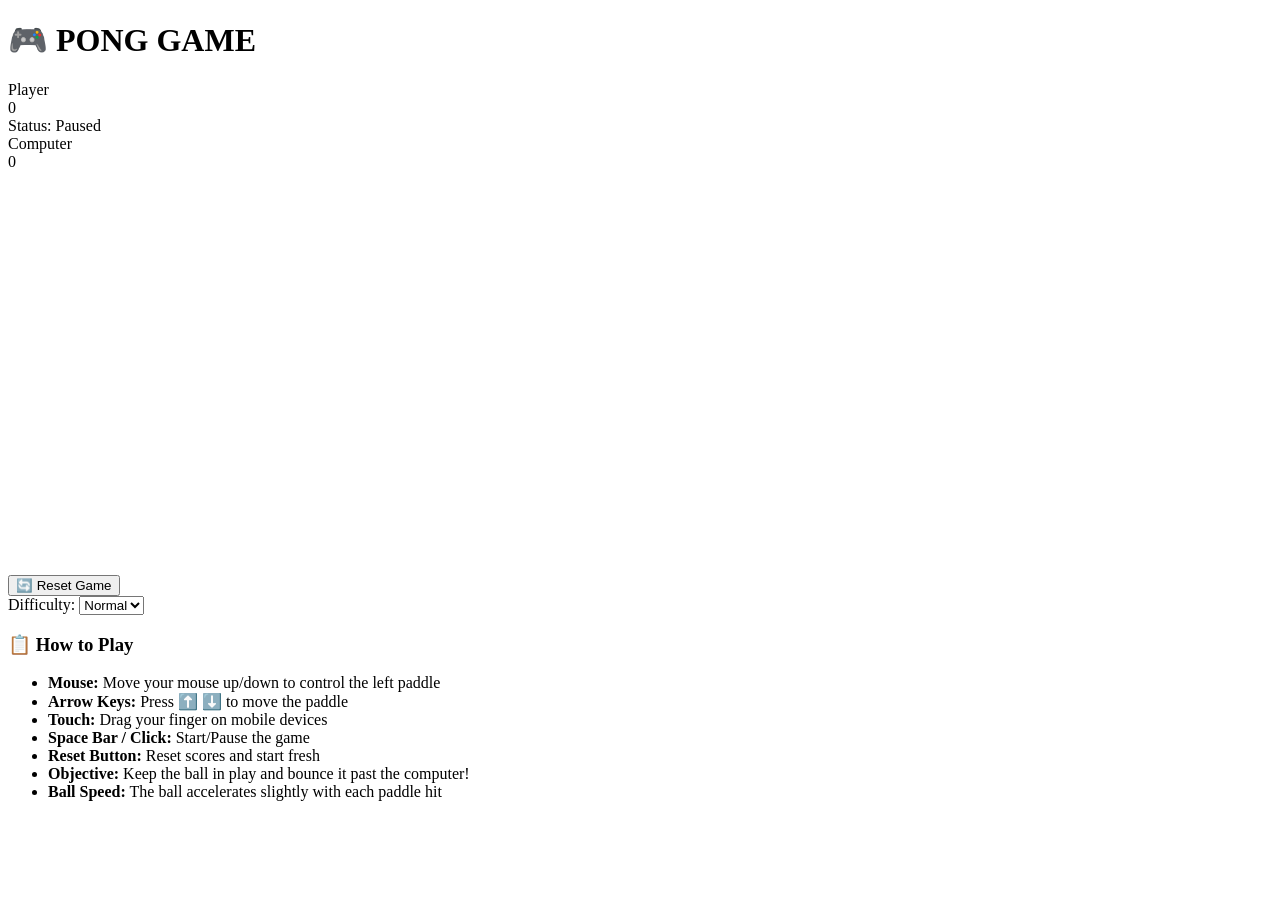
==== index.html @ 47ef255f "Rename index (8).html to index.html" ====
<!DOCTYPE html>
<html lang="en">
<head>
    <meta charset="UTF-8">
    <meta name="viewport" content="width=device-width, initial-scale=1.0">
    <title>Pong Game</title>
    <link rel="stylesheet" href="styles.css">
</head>
<body>
    <div class="game-container">
        <div class="game-header">
            <h1>🎮 PONG GAME</h1>
            <div class="game-info">
                <div class="score-box">
                    <div class="score-label">Player</div>
                    <div class="score-value" id="playerScore">0</div>
                </div>
                <div class="game-status">
                    Status: <span id="gameStatus">Paused</span>
                </div>
                <div class="score-box">
                    <div class="score-label">Computer</div>
                    <div class="score-value" id="computerScore">0</div>
                </div>
            </div>
        </div>

        <div class="game-canvas-wrapper">
            <canvas id="pongCanvas" width="800" height="400"></canvas>
            <div id="gameOverOverlay" class="game-over-overlay" style="display: none;">
                <h2 id="winnerText">Player Wins!</h2>
                <button id="playAgainBtn">Play Again</button>
            </div>
        </div>

        <div class="controls">
            <button id="resetBtn">🔄 Reset Game</button>
            <div class="difficulty-selector">
                <label for="difficulty">Difficulty:</label>
                <select id="difficulty">
                    <option value="easy">Easy</option>
                    <option value="normal" selected>Normal</option>
                    <option value="hard">Hard</option>
                </select>
            </div>
        </div>

        <div class="instructions">
            <h3>📋 How to Play</h3>
            <ul>
                <li><strong>Mouse:</strong> Move your mouse up/down to control the left paddle</li>
                <li><strong>Arrow Keys:</strong> Press ⬆️ ⬇️ to move the paddle</li>
                <li><strong>Touch:</strong> Drag your finger on mobile devices</li>
                <li><strong>Space Bar / Click:</strong> Start/Pause the game</li>
                <li><strong>Reset Button:</strong> Reset scores and start fresh</li>
                <li><strong>Objective:</strong> Keep the ball in play and bounce it past the computer!</li>
                <li><strong>Ball Speed:</strong> The ball accelerates slightly with each paddle hit</li>
            </ul>
        </div>
    </div>

    <script src="script.js"></script>
</body>
</html>
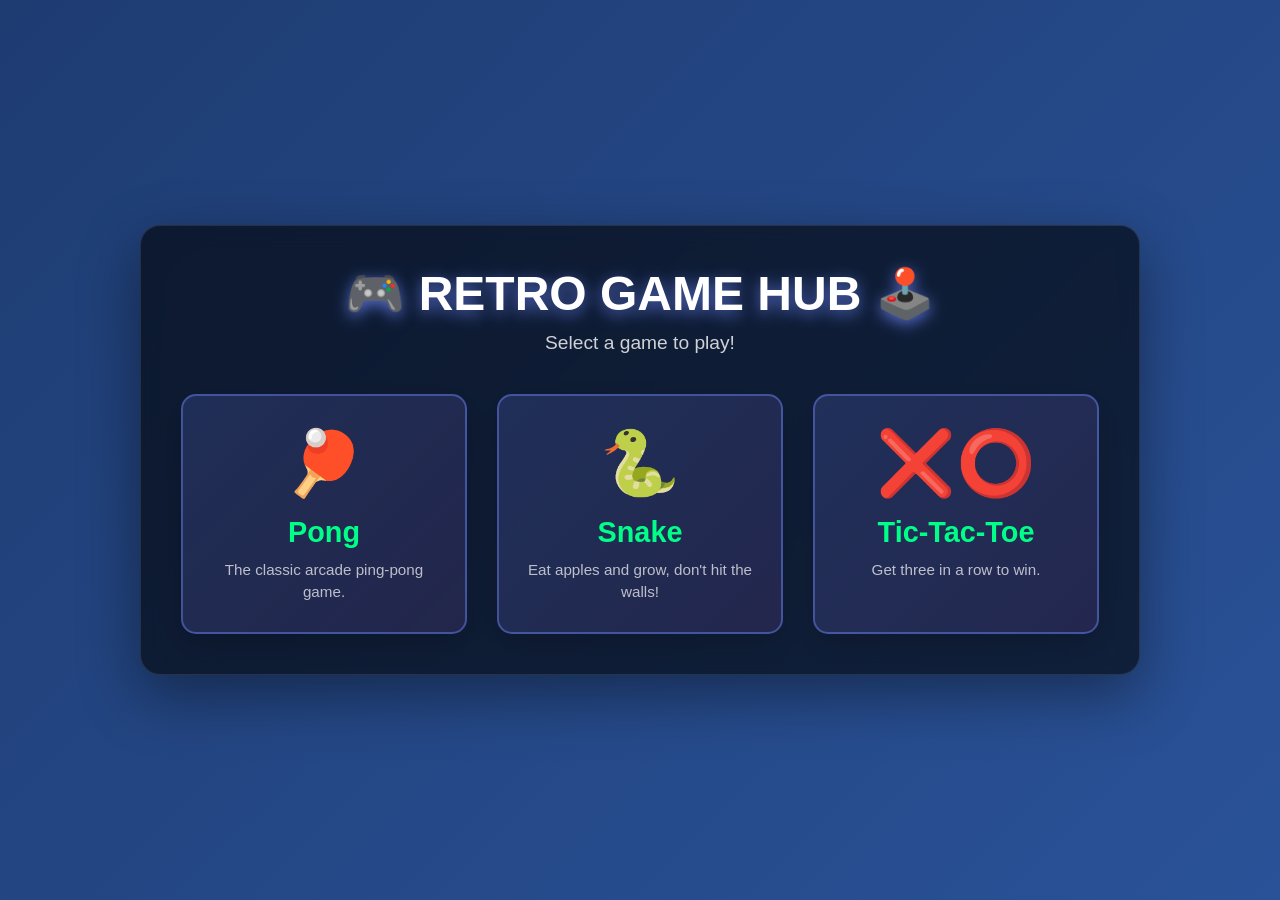
==== commit 4b9cec60: "Add Retro Game Hub with Snake and Tic-Tac-Toe Co-authored-by: vivek2034 <170087506+vivek2034@users.n" ====
--- a/index.html
+++ b/index.html
@@ -3,62 +3,36 @@
 <head>
     <meta charset="UTF-8">
     <meta name="viewport" content="width=device-width, initial-scale=1.0">
-    <title>Pong Game</title>
+    <title>Retro Game Hub</title>
     <link rel="stylesheet" href="styles.css">
 </head>
 <body>
-    <div class="game-container">
-        <div class="game-header">
-            <h1>🎮 PONG GAME</h1>
-            <div class="game-info">
-                <div class="score-box">
-                    <div class="score-label">Player</div>
-                    <div class="score-value" id="playerScore">0</div>
-                </div>
-                <div class="game-status">
-                    Status: <span id="gameStatus">Paused</span>
-                </div>
-                <div class="score-box">
-                    <div class="score-label">Computer</div>
-                    <div class="score-value" id="computerScore">0</div>
-                </div>
-            </div>
-        </div>
+    <div class="hub-container">
+        <header class="hub-header">
+            <h1>🎮 RETRO GAME HUB 🕹️</h1>
+            <p>Select a game to play!</p>
+        </header>
 
-        <div class="game-canvas-wrapper">
-            <canvas id="pongCanvas" width="800" height="400"></canvas>
-            <div id="gameOverOverlay" class="game-over-overlay" style="display: none;">
-                <h2 id="winnerText">Player Wins!</h2>
-                <button id="playAgainBtn">Play Again</button>
-            </div>
-        </div>
+        <main class="game-grid">
+            <a href="pong-game/index.html" class="game-card">
+                <div class="game-icon">🏓</div>
+                <h2>Pong</h2>
+                <p>The classic arcade ping-pong game.</p>
+            </a>
 
-        <div class="controls">
-            <button id="resetBtn">🔄 Reset Game</button>
-            <div class="difficulty-selector">
-                <label for="difficulty">Difficulty:</label>
-                <select id="difficulty">
-                    <option value="easy">Easy</option>
-                    <option value="normal" selected>Normal</option>
-                    <option value="hard">Hard</option>
-                </select>
-            </div>
-        </div>
+            <a href="snake-game/index.html" class="game-card">
+                <div class="game-icon">🐍</div>
+                <h2>Snake</h2>
+                <p>Eat apples and grow, don't hit the walls!</p>
+            </a>
 
-        <div class="instructions">
-            <h3>📋 How to Play</h3>
-            <ul>
-                <li><strong>Mouse:</strong> Move your mouse up/down to control the left paddle</li>
-                <li><strong>Arrow Keys:</strong> Press ⬆️ ⬇️ to move the paddle</li>
-                <li><strong>Touch:</strong> Drag your finger on mobile devices</li>
-                <li><strong>Space Bar / Click:</strong> Start/Pause the game</li>
-                <li><strong>Reset Button:</strong> Reset scores and start fresh</li>
-                <li><strong>Objective:</strong> Keep the ball in play and bounce it past the computer!</li>
-                <li><strong>Ball Speed:</strong> The ball accelerates slightly with each paddle hit</li>
-            </ul>
-        </div>
+            <a href="tictactoe-game/index.html" class="game-card">
+                <div class="game-icon">❌⭕</div>
+                <h2>Tic-Tac-Toe</h2>
+                <p>Get three in a row to win.</p>
+            </a>
+        </main>
     </div>
-
     <script src="script.js"></script>
 </body>
-</html>
+</html>
--- a/styles.css
+++ b/styles.css
@@ -0,0 +1,109 @@
+* {
+    margin: 0;
+    padding: 0;
+    box-sizing: border-box;
+}
+
+body {
+    font-family: 'Segoe UI', Tahoma, Geneva, Verdana, sans-serif;
+    background: linear-gradient(135deg, #1e3c72 0%, #2a5298 100%);
+    min-height: 100vh;
+    display: flex;
+    justify-content: center;
+    align-items: center;
+    padding: 20px;
+}
+
+.hub-container {
+    background: rgba(0, 0, 0, 0.6);
+    border-radius: 20px;
+    padding: 40px;
+    box-shadow: 0 20px 60px rgba(0, 0, 0, 0.4);
+    backdrop-filter: blur(10px);
+    border: 1px solid rgba(255, 255, 255, 0.1);
+    max-width: 1000px;
+    width: 100%;
+    text-align: center;
+}
+
+.hub-header {
+    margin-bottom: 40px;
+}
+
+.hub-header h1 {
+    color: #fff;
+    font-size: 3em;
+    margin-bottom: 10px;
+    text-shadow: 0 4px 15px rgba(102, 126, 234, 0.8);
+    animation: pulse 2s infinite ease-in-out alternate;
+}
+
+.hub-header p {
+    color: rgba(255, 255, 255, 0.8);
+    font-size: 1.2em;
+}
+
+@keyframes pulse {
+    0% { transform: scale(1); text-shadow: 0 4px 15px rgba(102, 126, 234, 0.5); }
+    100% { transform: scale(1.05); text-shadow: 0 4px 25px rgba(102, 126, 234, 1); }
+}
+
+.game-grid {
+    display: grid;
+    grid-template-columns: repeat(auto-fit, minmax(250px, 1fr));
+    gap: 30px;
+}
+
+.game-card {
+    background: linear-gradient(135deg, rgba(102, 126, 234, 0.2), rgba(118, 75, 162, 0.2));
+    border: 2px solid rgba(102, 126, 234, 0.5);
+    border-radius: 15px;
+    padding: 30px 20px;
+    text-decoration: none;
+    color: #fff;
+    transition: all 0.4s cubic-bezier(0.175, 0.885, 0.32, 1.275);
+    display: flex;
+    flex-direction: column;
+    align-items: center;
+    cursor: pointer;
+    box-shadow: 0 10px 30px rgba(0, 0, 0, 0.2);
+}
+
+.game-card:hover {
+    transform: translateY(-10px) scale(1.05);
+    background: linear-gradient(135deg, rgba(102, 126, 234, 0.4), rgba(118, 75, 162, 0.4));
+    border-color: #00ff88;
+    box-shadow: 0 15px 40px rgba(0, 255, 136, 0.3);
+}
+
+.game-icon {
+    font-size: 4em;
+    margin-bottom: 15px;
+    transition: transform 0.3s ease;
+}
+
+.game-card:hover .game-icon {
+    transform: scale(1.2) rotate(5deg);
+}
+
+.game-card h2 {
+    color: #00ff88;
+    margin-bottom: 10px;
+    font-size: 1.8em;
+}
+
+.game-card p {
+    color: rgba(255, 255, 255, 0.7);
+    font-size: 0.95em;
+    line-height: 1.4;
+}
+
+/* Responsive adjustments */
+@media (max-width: 768px) {
+    .hub-header h1 {
+        font-size: 2.2em;
+    }
+    .game-grid {
+        grid-template-columns: 1fr;
+    }
+}
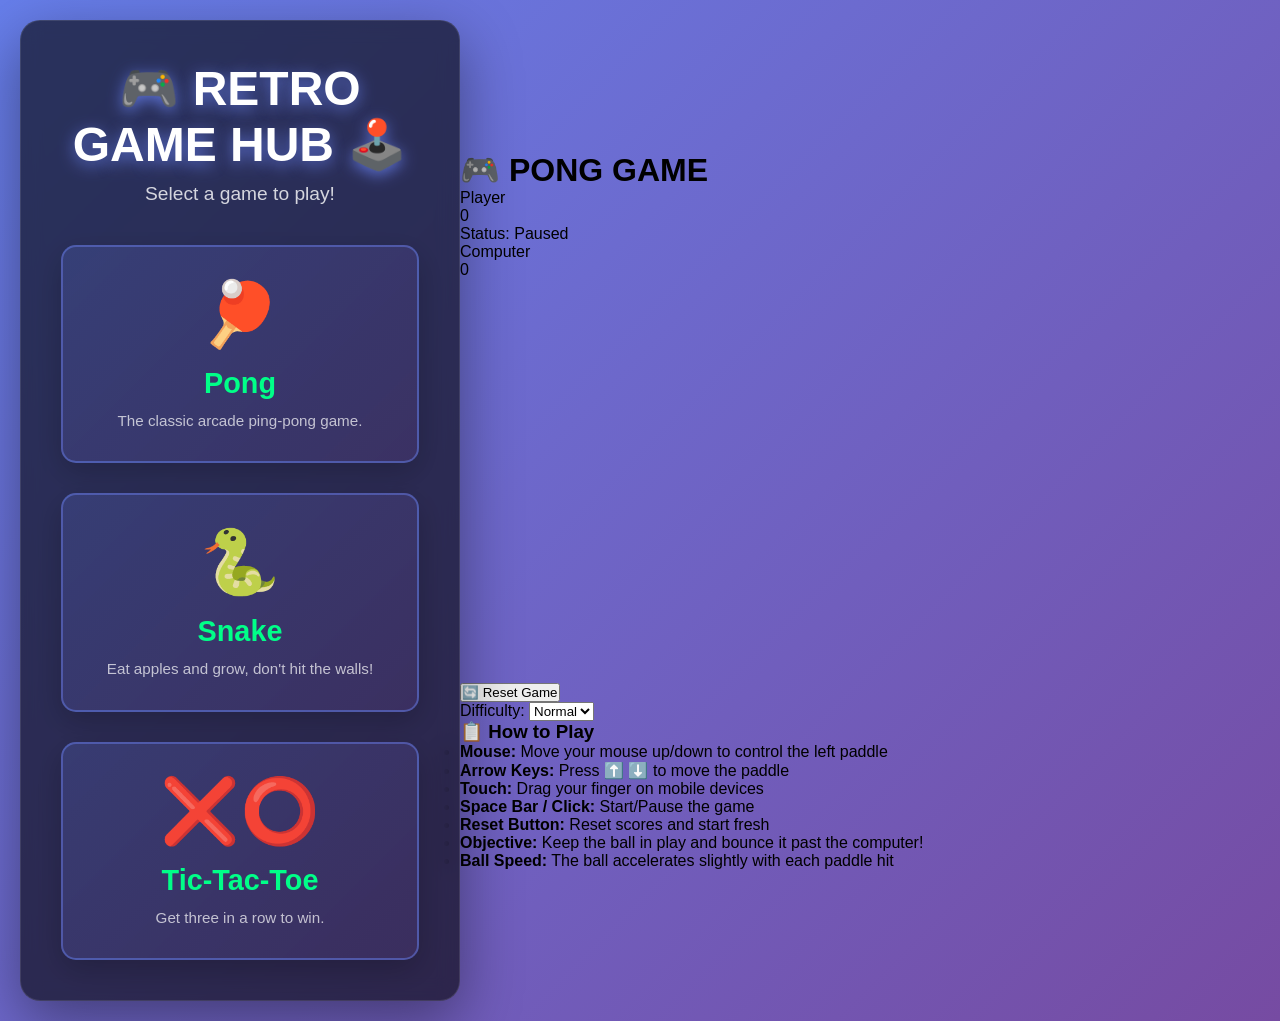
==== commit a13df012: "Merge branch 'main' into enhance-pong-game-7381918549147581814" ====
--- a/index.html
+++ b/index.html
@@ -35,4 +35,63 @@
     </div>
     <script src="script.js"></script>
 </body>
-</html>+</html>
+    <title>Pong Game</title>
+    <link rel="stylesheet" href="styles.css">
+</head>
+<body>
+    <div class="game-container">
+        <div class="game-header">
+            <h1>🎮 PONG GAME</h1>
+            <div class="game-info">
+                <div class="score-box">
+                    <div class="score-label">Player</div>
+                    <div class="score-value" id="playerScore">0</div>
+                </div>
+                <div class="game-status">
+                    Status: <span id="gameStatus">Paused</span>
+                </div>
+                <div class="score-box">
+                    <div class="score-label">Computer</div>
+                    <div class="score-value" id="computerScore">0</div>
+                </div>
+            </div>
+        </div>
+
+        <div class="game-canvas-wrapper">
+            <canvas id="pongCanvas" width="800" height="400"></canvas>
+            <div id="gameOverOverlay" class="game-over-overlay" style="display: none;">
+                <h2 id="winnerText">Player Wins!</h2>
+                <button id="playAgainBtn">Play Again</button>
+            </div>
+        </div>
+
+        <div class="controls">
+            <button id="resetBtn">🔄 Reset Game</button>
+            <div class="difficulty-selector">
+                <label for="difficulty">Difficulty:</label>
+                <select id="difficulty">
+                    <option value="easy">Easy</option>
+                    <option value="normal" selected>Normal</option>
+                    <option value="hard">Hard</option>
+                </select>
+            </div>
+        </div>
+
+        <div class="instructions">
+            <h3>📋 How to Play</h3>
+            <ul>
+                <li><strong>Mouse:</strong> Move your mouse up/down to control the left paddle</li>
+                <li><strong>Arrow Keys:</strong> Press ⬆️ ⬇️ to move the paddle</li>
+                <li><strong>Touch:</strong> Drag your finger on mobile devices</li>
+                <li><strong>Space Bar / Click:</strong> Start/Pause the game</li>
+                <li><strong>Reset Button:</strong> Reset scores and start fresh</li>
+                <li><strong>Objective:</strong> Keep the ball in play and bounce it past the computer!</li>
+                <li><strong>Ball Speed:</strong> The ball accelerates slightly with each paddle hit</li>
+            </ul>
+        </div>
+    </div>
+
+    <script src="script.js"></script>
+</body>
+</html>
--- a/styles.css
+++ b/styles.css
@@ -7,6 +7,7 @@
 body {
     font-family: 'Segoe UI', Tahoma, Geneva, Verdana, sans-serif;
     background: linear-gradient(135deg, #1e3c72 0%, #2a5298 100%);
+    background: linear-gradient(135deg, #667eea 0%, #764ba2 100%);
     min-height: 100vh;
     display: flex;
     justify-content: center;
@@ -105,5 +106,303 @@
     }
     .game-grid {
         grid-template-columns: 1fr;
-    }
-}
+.game-container {
+    background: rgba(0, 0, 0, 0.7);
+    border-radius: 20px;
+    padding: 30px;
+    box-shadow: 0 20px 60px rgba(0, 0, 0, 0.3);
+    backdrop-filter: blur(10px);
+    border: 1px solid rgba(255, 255, 255, 0.1);
+    max-width: 900px;
+    width: 100%;
+}
+
+.game-header {
+    text-align: center;
+    margin-bottom: 30px;
+}
+
+.game-header h1 {
+    color: #fff;
+    font-size: 2.5em;
+    margin-bottom: 20px;
+    text-shadow: 0 4px 15px rgba(102, 126, 234, 0.5);
+    animation: glow 2s ease-in-out infinite;
+}
+
+@keyframes glow {
+    0%, 100% {
+        text-shadow: 0 4px 15px rgba(102, 126, 234, 0.5);
+    }
+    50% {
+        text-shadow: 0 4px 25px rgba(102, 126, 234, 0.8);
+    }
+}
+
+.game-info {
+    display: flex;
+    justify-content: space-around;
+    align-items: center;
+    gap: 20px;
+    flex-wrap: wrap;
+}
+
+.score-box {
+    background: linear-gradient(135deg, rgba(102, 126, 234, 0.3), rgba(118, 75, 162, 0.3));
+    padding: 15px 25px;
+    border-radius: 10px;
+    border: 2px solid rgba(102, 126, 234, 0.5);
+    text-align: center;
+}
+
+.score-label {
+    color: rgba(255, 255, 255, 0.7);
+    font-size: 0.9em;
+    margin-bottom: 5px;
+    text-transform: uppercase;
+    letter-spacing: 1px;
+}
+
+.score-value {
+    color: #00ff88;
+    font-size: 2.5em;
+    font-weight: bold;
+    font-family: 'Courier New', monospace;
+}
+
+.game-status {
+    color: #fff;
+    font-size: 1.1em;
+    background: rgba(102, 126, 234, 0.2);
+    padding: 15px 25px;
+    border-radius: 10px;
+    border: 2px solid rgba(102, 126, 234, 0.5);
+}
+
+#gameStatus {
+    color: #00ff88;
+    font-weight: bold;
+    font-family: 'Courier New', monospace;
+}
+
+.game-canvas-wrapper {
+    display: flex;
+    justify-content: center;
+    margin-bottom: 30px;
+    border-radius: 15px;
+    overflow: hidden;
+    box-shadow: inset 0 0 30px rgba(0, 0, 0, 0.5), 0 10px 40px rgba(102, 126, 234, 0.3);
+    border: 3px solid rgba(102, 126, 234, 0.5);
+    position: relative;
+}
+
+.game-over-overlay {
+    position: absolute;
+    top: 0;
+    left: 0;
+    width: 100%;
+    height: 100%;
+    background: rgba(0, 0, 0, 0.8);
+    display: flex;
+    flex-direction: column;
+    justify-content: center;
+    align-items: center;
+    z-index: 10;
+}
+
+.game-over-overlay h2 {
+    color: #fff;
+    font-size: 3em;
+    margin-bottom: 20px;
+    text-shadow: 0 4px 15px rgba(102, 126, 234, 0.8);
+}
+
+#playAgainBtn {
+    background: linear-gradient(135deg, #00ff88 0%, #00b8ff 100%);
+    color: #000;
+    border: none;
+    padding: 15px 40px;
+    font-size: 1.2em;
+    border-radius: 30px;
+    cursor: pointer;
+    font-weight: bold;
+    text-transform: uppercase;
+    transition: all 0.3s ease;
+    box-shadow: 0 5px 20px rgba(0, 255, 136, 0.4);
+}
+
+#playAgainBtn:hover {
+    transform: translateY(-3px) scale(1.05);
+    box-shadow: 0 8px 30px rgba(0, 255, 136, 0.6);
+}
+
+#pongCanvas {
+    display: block;
+    background: linear-gradient(180deg, #1a1a2e 0%, #16213e 100%);
+    cursor: none;
+}
+
+.controls {
+    display: flex;
+    justify-content: center;
+    margin-bottom: 30px;
+    gap: 10px;
+}
+
+#resetBtn {
+    background: linear-gradient(135deg, #667eea 0%, #764ba2 100%);
+    color: white;
+    border: none;
+    padding: 12px 30px;
+    font-size: 1em;
+    border-radius: 25px;
+    cursor: pointer;
+    transition: all 0.3s ease;
+    box-shadow: 0 5px 20px rgba(102, 126, 234, 0.4);
+    font-weight: bold;
+    text-transform: uppercase;
+    letter-spacing: 1px;
+}
+
+#resetBtn:hover {
+    transform: translateY(-3px);
+    box-shadow: 0 8px 30px rgba(102, 126, 234, 0.6);
+}
+
+#resetBtn:active {
+    transform: translateY(-1px);
+}
+
+.difficulty-selector {
+    display: flex;
+    align-items: center;
+    gap: 10px;
+    background: rgba(102, 126, 234, 0.2);
+    padding: 0 15px;
+    border-radius: 25px;
+    border: 1px solid rgba(102, 126, 234, 0.5);
+}
+
+.difficulty-selector label {
+    color: #fff;
+    font-weight: bold;
+}
+
+#difficulty {
+    background: transparent;
+    color: #00ff88;
+    border: none;
+    padding: 10px;
+    font-size: 1em;
+    font-weight: bold;
+    outline: none;
+    cursor: pointer;
+}
+
+#difficulty option {
+    background: #1a1a2e;
+    color: #fff;
+}
+
+.instructions {
+    background: rgba(102, 126, 234, 0.1);
+    border-left: 4px solid rgba(102, 126, 234, 0.8);
+    padding: 20px;
+    border-radius: 10px;
+    color: rgba(255, 255, 255, 0.9);
+}
+
+.instructions h3 {
+    color: #00ff88;
+    margin-bottom: 15px;
+    font-size: 1.3em;
+}
+
+.instructions ul {
+    list-style: none;
+    display: grid;
+    gap: 10px;
+}
+
+.instructions li {
+    padding: 8px 0;
+    font-size: 0.95em;
+    line-height: 1.6;
+}
+
+.instructions strong {
+    color: #667eea;
+}
+
+/* Responsive Design */
+@media (max-width: 768px) {
+    .game-container {
+        padding: 20px;
+    }
+
+    .game-header h1 {
+        font-size: 2em;
+    }
+
+    .game-info {
+        gap: 10px;
+    }
+
+    .score-box,
+    .game-status {
+        padding: 10px 15px;
+        font-size: 0.9em;
+    }
+
+    .score-value {
+        font-size: 2em;
+    }
+
+    #pongCanvas {
+        width: 100%;
+        height: auto;
+    }
+
+    .instructions h3 {
+        font-size: 1.1em;
+    }
+
+    .instructions li {
+        font-size: 0.85em;
+    }
+}
+
+@media (max-width: 480px) {
+    .game-container {
+        padding: 15px;
+    }
+
+    .game-header h1 {
+        font-size: 1.5em;
+    }
+
+    .game-info {
+        flex-direction: column;
+        gap: 10px;
+    }
+
+    .score-box {
+        padding: 10px 20px;
+    }
+
+    .score-value {
+        font-size: 1.8em;
+    }
+
+    .instructions {
+        padding: 15px;
+    }
+
+    .instructions h3 {
+        font-size: 1em;
+    }
+
+    .instructions li {
+        font-size: 0.8em;
+    }
+}
--- a/styles.css
+++ b/styles.css
@@ -7,6 +7,7 @@
 body {
     font-family: 'Segoe UI', Tahoma, Geneva, Verdana, sans-serif;
     background: linear-gradient(135deg, #1e3c72 0%, #2a5298 100%);
+    background: linear-gradient(135deg, #667eea 0%, #764ba2 100%);
     min-height: 100vh;
     display: flex;
     justify-content: center;
@@ -105,5 +106,303 @@
     }
     .game-grid {
         grid-template-columns: 1fr;
-    }
-}
+.game-container {
+    background: rgba(0, 0, 0, 0.7);
+    border-radius: 20px;
+    padding: 30px;
+    box-shadow: 0 20px 60px rgba(0, 0, 0, 0.3);
+    backdrop-filter: blur(10px);
+    border: 1px solid rgba(255, 255, 255, 0.1);
+    max-width: 900px;
+    width: 100%;
+}
+
+.game-header {
+    text-align: center;
+    margin-bottom: 30px;
+}
+
+.game-header h1 {
+    color: #fff;
+    font-size: 2.5em;
+    margin-bottom: 20px;
+    text-shadow: 0 4px 15px rgba(102, 126, 234, 0.5);
+    animation: glow 2s ease-in-out infinite;
+}
+
+@keyframes glow {
+    0%, 100% {
+        text-shadow: 0 4px 15px rgba(102, 126, 234, 0.5);
+    }
+    50% {
+        text-shadow: 0 4px 25px rgba(102, 126, 234, 0.8);
+    }
+}
+
+.game-info {
+    display: flex;
+    justify-content: space-around;
+    align-items: center;
+    gap: 20px;
+    flex-wrap: wrap;
+}
+
+.score-box {
+    background: linear-gradient(135deg, rgba(102, 126, 234, 0.3), rgba(118, 75, 162, 0.3));
+    padding: 15px 25px;
+    border-radius: 10px;
+    border: 2px solid rgba(102, 126, 234, 0.5);
+    text-align: center;
+}
+
+.score-label {
+    color: rgba(255, 255, 255, 0.7);
+    font-size: 0.9em;
+    margin-bottom: 5px;
+    text-transform: uppercase;
+    letter-spacing: 1px;
+}
+
+.score-value {
+    color: #00ff88;
+    font-size: 2.5em;
+    font-weight: bold;
+    font-family: 'Courier New', monospace;
+}
+
+.game-status {
+    color: #fff;
+    font-size: 1.1em;
+    background: rgba(102, 126, 234, 0.2);
+    padding: 15px 25px;
+    border-radius: 10px;
+    border: 2px solid rgba(102, 126, 234, 0.5);
+}
+
+#gameStatus {
+    color: #00ff88;
+    font-weight: bold;
+    font-family: 'Courier New', monospace;
+}
+
+.game-canvas-wrapper {
+    display: flex;
+    justify-content: center;
+    margin-bottom: 30px;
+    border-radius: 15px;
+    overflow: hidden;
+    box-shadow: inset 0 0 30px rgba(0, 0, 0, 0.5), 0 10px 40px rgba(102, 126, 234, 0.3);
+    border: 3px solid rgba(102, 126, 234, 0.5);
+    position: relative;
+}
+
+.game-over-overlay {
+    position: absolute;
+    top: 0;
+    left: 0;
+    width: 100%;
+    height: 100%;
+    background: rgba(0, 0, 0, 0.8);
+    display: flex;
+    flex-direction: column;
+    justify-content: center;
+    align-items: center;
+    z-index: 10;
+}
+
+.game-over-overlay h2 {
+    color: #fff;
+    font-size: 3em;
+    margin-bottom: 20px;
+    text-shadow: 0 4px 15px rgba(102, 126, 234, 0.8);
+}
+
+#playAgainBtn {
+    background: linear-gradient(135deg, #00ff88 0%, #00b8ff 100%);
+    color: #000;
+    border: none;
+    padding: 15px 40px;
+    font-size: 1.2em;
+    border-radius: 30px;
+    cursor: pointer;
+    font-weight: bold;
+    text-transform: uppercase;
+    transition: all 0.3s ease;
+    box-shadow: 0 5px 20px rgba(0, 255, 136, 0.4);
+}
+
+#playAgainBtn:hover {
+    transform: translateY(-3px) scale(1.05);
+    box-shadow: 0 8px 30px rgba(0, 255, 136, 0.6);
+}
+
+#pongCanvas {
+    display: block;
+    background: linear-gradient(180deg, #1a1a2e 0%, #16213e 100%);
+    cursor: none;
+}
+
+.controls {
+    display: flex;
+    justify-content: center;
+    margin-bottom: 30px;
+    gap: 10px;
+}
+
+#resetBtn {
+    background: linear-gradient(135deg, #667eea 0%, #764ba2 100%);
+    color: white;
+    border: none;
+    padding: 12px 30px;
+    font-size: 1em;
+    border-radius: 25px;
+    cursor: pointer;
+    transition: all 0.3s ease;
+    box-shadow: 0 5px 20px rgba(102, 126, 234, 0.4);
+    font-weight: bold;
+    text-transform: uppercase;
+    letter-spacing: 1px;
+}
+
+#resetBtn:hover {
+    transform: translateY(-3px);
+    box-shadow: 0 8px 30px rgba(102, 126, 234, 0.6);
+}
+
+#resetBtn:active {
+    transform: translateY(-1px);
+}
+
+.difficulty-selector {
+    display: flex;
+    align-items: center;
+    gap: 10px;
+    background: rgba(102, 126, 234, 0.2);
+    padding: 0 15px;
+    border-radius: 25px;
+    border: 1px solid rgba(102, 126, 234, 0.5);
+}
+
+.difficulty-selector label {
+    color: #fff;
+    font-weight: bold;
+}
+
+#difficulty {
+    background: transparent;
+    color: #00ff88;
+    border: none;
+    padding: 10px;
+    font-size: 1em;
+    font-weight: bold;
+    outline: none;
+    cursor: pointer;
+}
+
+#difficulty option {
+    background: #1a1a2e;
+    color: #fff;
+}
+
+.instructions {
+    background: rgba(102, 126, 234, 0.1);
+    border-left: 4px solid rgba(102, 126, 234, 0.8);
+    padding: 20px;
+    border-radius: 10px;
+    color: rgba(255, 255, 255, 0.9);
+}
+
+.instructions h3 {
+    color: #00ff88;
+    margin-bottom: 15px;
+    font-size: 1.3em;
+}
+
+.instructions ul {
+    list-style: none;
+    display: grid;
+    gap: 10px;
+}
+
+.instructions li {
+    padding: 8px 0;
+    font-size: 0.95em;
+    line-height: 1.6;
+}
+
+.instructions strong {
+    color: #667eea;
+}
+
+/* Responsive Design */
+@media (max-width: 768px) {
+    .game-container {
+        padding: 20px;
+    }
+
+    .game-header h1 {
+        font-size: 2em;
+    }
+
+    .game-info {
+        gap: 10px;
+    }
+
+    .score-box,
+    .game-status {
+        padding: 10px 15px;
+        font-size: 0.9em;
+    }
+
+    .score-value {
+        font-size: 2em;
+    }
+
+    #pongCanvas {
+        width: 100%;
+        height: auto;
+    }
+
+    .instructions h3 {
+        font-size: 1.1em;
+    }
+
+    .instructions li {
+        font-size: 0.85em;
+    }
+}
+
+@media (max-width: 480px) {
+    .game-container {
+        padding: 15px;
+    }
+
+    .game-header h1 {
+        font-size: 1.5em;
+    }
+
+    .game-info {
+        flex-direction: column;
+        gap: 10px;
+    }
+
+    .score-box {
+        padding: 10px 20px;
+    }
+
+    .score-value {
+        font-size: 1.8em;
+    }
+
+    .instructions {
+        padding: 15px;
+    }
+
+    .instructions h3 {
+        font-size: 1em;
+    }
+
+    .instructions li {
+        font-size: 0.8em;
+    }
+}
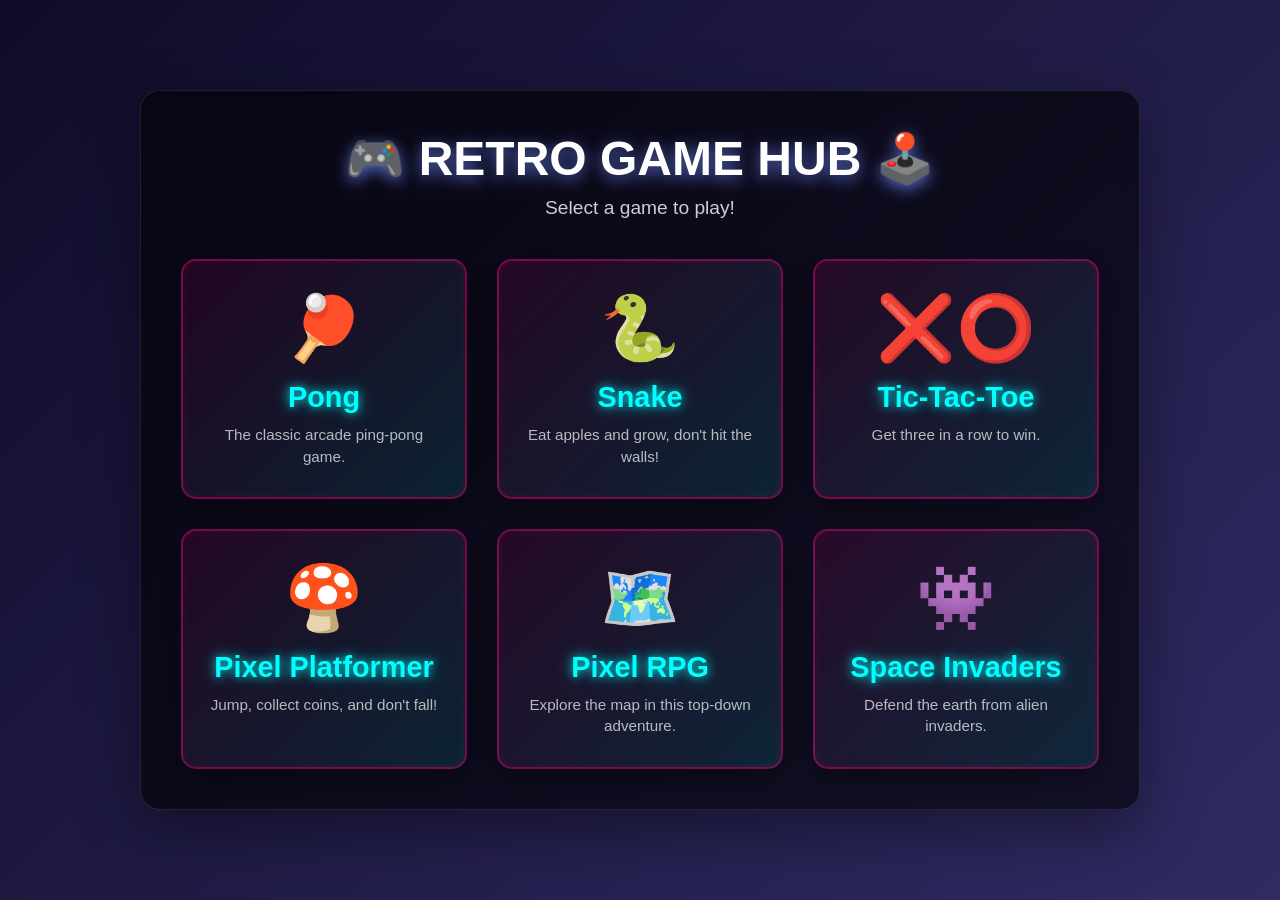
==== commit b3a41a68: "Add pixel games and improve hub UI - Updates hub with neon colors and glowing hover animations - Add" ====
--- a/index.html
+++ b/index.html
@@ -31,67 +31,26 @@
                 <h2>Tic-Tac-Toe</h2>
                 <p>Get three in a row to win.</p>
             </a>
+
+            <a href="platformer-game/index.html" class="game-card">
+                <div class="game-icon">🍄</div>
+                <h2>Pixel Platformer</h2>
+                <p>Jump, collect coins, and don't fall!</p>
+            </a>
+
+            <a href="rpg-game/index.html" class="game-card">
+                <div class="game-icon">🗺️</div>
+                <h2>Pixel RPG</h2>
+                <p>Explore the map in this top-down adventure.</p>
+            </a>
+
+            <a href="space-invaders-game/index.html" class="game-card">
+                <div class="game-icon">👾</div>
+                <h2>Space Invaders</h2>
+                <p>Defend the earth from alien invaders.</p>
+            </a>
         </main>
     </div>
     <script src="script.js"></script>
 </body>
-</html>
-    <title>Pong Game</title>
-    <link rel="stylesheet" href="styles.css">
-</head>
-<body>
-    <div class="game-container">
-        <div class="game-header">
-            <h1>🎮 PONG GAME</h1>
-            <div class="game-info">
-                <div class="score-box">
-                    <div class="score-label">Player</div>
-                    <div class="score-value" id="playerScore">0</div>
-                </div>
-                <div class="game-status">
-                    Status: <span id="gameStatus">Paused</span>
-                </div>
-                <div class="score-box">
-                    <div class="score-label">Computer</div>
-                    <div class="score-value" id="computerScore">0</div>
-                </div>
-            </div>
-        </div>
-
-        <div class="game-canvas-wrapper">
-            <canvas id="pongCanvas" width="800" height="400"></canvas>
-            <div id="gameOverOverlay" class="game-over-overlay" style="display: none;">
-                <h2 id="winnerText">Player Wins!</h2>
-                <button id="playAgainBtn">Play Again</button>
-            </div>
-        </div>
-
-        <div class="controls">
-            <button id="resetBtn">🔄 Reset Game</button>
-            <div class="difficulty-selector">
-                <label for="difficulty">Difficulty:</label>
-                <select id="difficulty">
-                    <option value="easy">Easy</option>
-                    <option value="normal" selected>Normal</option>
-                    <option value="hard">Hard</option>
-                </select>
-            </div>
-        </div>
-
-        <div class="instructions">
-            <h3>📋 How to Play</h3>
-            <ul>
-                <li><strong>Mouse:</strong> Move your mouse up/down to control the left paddle</li>
-                <li><strong>Arrow Keys:</strong> Press ⬆️ ⬇️ to move the paddle</li>
-                <li><strong>Touch:</strong> Drag your finger on mobile devices</li>
-                <li><strong>Space Bar / Click:</strong> Start/Pause the game</li>
-                <li><strong>Reset Button:</strong> Reset scores and start fresh</li>
-                <li><strong>Objective:</strong> Keep the ball in play and bounce it past the computer!</li>
-                <li><strong>Ball Speed:</strong> The ball accelerates slightly with each paddle hit</li>
-            </ul>
-        </div>
-    </div>
-
-    <script src="script.js"></script>
-</body>
-</html>
+</html>
--- a/styles.css
+++ b/styles.css
@@ -6,13 +6,20 @@
 
 body {
     font-family: 'Segoe UI', Tahoma, Geneva, Verdana, sans-serif;
-    background: linear-gradient(135deg, #1e3c72 0%, #2a5298 100%);
-    background: linear-gradient(135deg, #667eea 0%, #764ba2 100%);
+    background: linear-gradient(135deg, #0f0c29 0%, #302b63 50%, #24243e 100%);
+    background-size: 200% 200%;
+    animation: gradientBG 10s ease infinite;
     min-height: 100vh;
     display: flex;
     justify-content: center;
     align-items: center;
     padding: 20px;
+}
+
+@keyframes gradientBG {
+    0% { background-position: 0% 50%; }
+    50% { background-position: 100% 50%; }
+    100% { background-position: 0% 50%; }
 }
 
 .hub-container {
@@ -56,8 +63,8 @@
 }
 
 .game-card {
-    background: linear-gradient(135deg, rgba(102, 126, 234, 0.2), rgba(118, 75, 162, 0.2));
-    border: 2px solid rgba(102, 126, 234, 0.5);
+    background: linear-gradient(135deg, rgba(255, 0, 128, 0.1), rgba(0, 255, 255, 0.1));
+    border: 2px solid rgba(255, 0, 128, 0.4);
     border-radius: 15px;
     padding: 30px 20px;
     text-decoration: none;
@@ -67,14 +74,14 @@
     flex-direction: column;
     align-items: center;
     cursor: pointer;
-    box-shadow: 0 10px 30px rgba(0, 0, 0, 0.2);
+    box-shadow: 0 10px 30px rgba(0, 0, 0, 0.4), inset 0 0 10px rgba(255, 0, 128, 0.1);
 }
 
 .game-card:hover {
-    transform: translateY(-10px) scale(1.05);
-    background: linear-gradient(135deg, rgba(102, 126, 234, 0.4), rgba(118, 75, 162, 0.4));
-    border-color: #00ff88;
-    box-shadow: 0 15px 40px rgba(0, 255, 136, 0.3);
+    transform: translateY(-15px) scale(1.08);
+    background: linear-gradient(135deg, rgba(255, 0, 128, 0.3), rgba(0, 255, 255, 0.3));
+    border-color: #00ffff;
+    box-shadow: 0 15px 40px rgba(0, 255, 255, 0.5), 0 0 20px rgba(0, 255, 255, 0.4), inset 0 0 20px rgba(0, 255, 255, 0.2);
 }
 
 .game-icon {
@@ -88,9 +95,10 @@
 }
 
 .game-card h2 {
-    color: #00ff88;
+    color: #00ffff;
     margin-bottom: 10px;
     font-size: 1.8em;
+    text-shadow: 0 0 10px rgba(0, 255, 255, 0.8), 0 0 20px rgba(0, 255, 255, 0.4);
 }
 
 .game-card p {
@@ -106,303 +114,5 @@
     }
     .game-grid {
         grid-template-columns: 1fr;
-.game-container {
-    background: rgba(0, 0, 0, 0.7);
-    border-radius: 20px;
-    padding: 30px;
-    box-shadow: 0 20px 60px rgba(0, 0, 0, 0.3);
-    backdrop-filter: blur(10px);
-    border: 1px solid rgba(255, 255, 255, 0.1);
-    max-width: 900px;
-    width: 100%;
-}
-
-.game-header {
-    text-align: center;
-    margin-bottom: 30px;
-}
-
-.game-header h1 {
-    color: #fff;
-    font-size: 2.5em;
-    margin-bottom: 20px;
-    text-shadow: 0 4px 15px rgba(102, 126, 234, 0.5);
-    animation: glow 2s ease-in-out infinite;
-}
-
-@keyframes glow {
-    0%, 100% {
-        text-shadow: 0 4px 15px rgba(102, 126, 234, 0.5);
-    }
-    50% {
-        text-shadow: 0 4px 25px rgba(102, 126, 234, 0.8);
     }
 }
-
-.game-info {
-    display: flex;
-    justify-content: space-around;
-    align-items: center;
-    gap: 20px;
-    flex-wrap: wrap;
-}
-
-.score-box {
-    background: linear-gradient(135deg, rgba(102, 126, 234, 0.3), rgba(118, 75, 162, 0.3));
-    padding: 15px 25px;
-    border-radius: 10px;
-    border: 2px solid rgba(102, 126, 234, 0.5);
-    text-align: center;
-}
-
-.score-label {
-    color: rgba(255, 255, 255, 0.7);
-    font-size: 0.9em;
-    margin-bottom: 5px;
-    text-transform: uppercase;
-    letter-spacing: 1px;
-}
-
-.score-value {
-    color: #00ff88;
-    font-size: 2.5em;
-    font-weight: bold;
-    font-family: 'Courier New', monospace;
-}
-
-.game-status {
-    color: #fff;
-    font-size: 1.1em;
-    background: rgba(102, 126, 234, 0.2);
-    padding: 15px 25px;
-    border-radius: 10px;
-    border: 2px solid rgba(102, 126, 234, 0.5);
-}
-
-#gameStatus {
-    color: #00ff88;
-    font-weight: bold;
-    font-family: 'Courier New', monospace;
-}
-
-.game-canvas-wrapper {
-    display: flex;
-    justify-content: center;
-    margin-bottom: 30px;
-    border-radius: 15px;
-    overflow: hidden;
-    box-shadow: inset 0 0 30px rgba(0, 0, 0, 0.5), 0 10px 40px rgba(102, 126, 234, 0.3);
-    border: 3px solid rgba(102, 126, 234, 0.5);
-    position: relative;
-}
-
-.game-over-overlay {
-    position: absolute;
-    top: 0;
-    left: 0;
-    width: 100%;
-    height: 100%;
-    background: rgba(0, 0, 0, 0.8);
-    display: flex;
-    flex-direction: column;
-    justify-content: center;
-    align-items: center;
-    z-index: 10;
-}
-
-.game-over-overlay h2 {
-    color: #fff;
-    font-size: 3em;
-    margin-bottom: 20px;
-    text-shadow: 0 4px 15px rgba(102, 126, 234, 0.8);
-}
-
-#playAgainBtn {
-    background: linear-gradient(135deg, #00ff88 0%, #00b8ff 100%);
-    color: #000;
-    border: none;
-    padding: 15px 40px;
-    font-size: 1.2em;
-    border-radius: 30px;
-    cursor: pointer;
-    font-weight: bold;
-    text-transform: uppercase;
-    transition: all 0.3s ease;
-    box-shadow: 0 5px 20px rgba(0, 255, 136, 0.4);
-}
-
-#playAgainBtn:hover {
-    transform: translateY(-3px) scale(1.05);
-    box-shadow: 0 8px 30px rgba(0, 255, 136, 0.6);
-}
-
-#pongCanvas {
-    display: block;
-    background: linear-gradient(180deg, #1a1a2e 0%, #16213e 100%);
-    cursor: none;
-}
-
-.controls {
-    display: flex;
-    justify-content: center;
-    margin-bottom: 30px;
-    gap: 10px;
-}
-
-#resetBtn {
-    background: linear-gradient(135deg, #667eea 0%, #764ba2 100%);
-    color: white;
-    border: none;
-    padding: 12px 30px;
-    font-size: 1em;
-    border-radius: 25px;
-    cursor: pointer;
-    transition: all 0.3s ease;
-    box-shadow: 0 5px 20px rgba(102, 126, 234, 0.4);
-    font-weight: bold;
-    text-transform: uppercase;
-    letter-spacing: 1px;
-}
-
-#resetBtn:hover {
-    transform: translateY(-3px);
-    box-shadow: 0 8px 30px rgba(102, 126, 234, 0.6);
-}
-
-#resetBtn:active {
-    transform: translateY(-1px);
-}
-
-.difficulty-selector {
-    display: flex;
-    align-items: center;
-    gap: 10px;
-    background: rgba(102, 126, 234, 0.2);
-    padding: 0 15px;
-    border-radius: 25px;
-    border: 1px solid rgba(102, 126, 234, 0.5);
-}
-
-.difficulty-selector label {
-    color: #fff;
-    font-weight: bold;
-}
-
-#difficulty {
-    background: transparent;
-    color: #00ff88;
-    border: none;
-    padding: 10px;
-    font-size: 1em;
-    font-weight: bold;
-    outline: none;
-    cursor: pointer;
-}
-
-#difficulty option {
-    background: #1a1a2e;
-    color: #fff;
-}
-
-.instructions {
-    background: rgba(102, 126, 234, 0.1);
-    border-left: 4px solid rgba(102, 126, 234, 0.8);
-    padding: 20px;
-    border-radius: 10px;
-    color: rgba(255, 255, 255, 0.9);
-}
-
-.instructions h3 {
-    color: #00ff88;
-    margin-bottom: 15px;
-    font-size: 1.3em;
-}
-
-.instructions ul {
-    list-style: none;
-    display: grid;
-    gap: 10px;
-}
-
-.instructions li {
-    padding: 8px 0;
-    font-size: 0.95em;
-    line-height: 1.6;
-}
-
-.instructions strong {
-    color: #667eea;
-}
-
-/* Responsive Design */
-@media (max-width: 768px) {
-    .game-container {
-        padding: 20px;
-    }
-
-    .game-header h1 {
-        font-size: 2em;
-    }
-
-    .game-info {
-        gap: 10px;
-    }
-
-    .score-box,
-    .game-status {
-        padding: 10px 15px;
-        font-size: 0.9em;
-    }
-
-    .score-value {
-        font-size: 2em;
-    }
-
-    #pongCanvas {
-        width: 100%;
-        height: auto;
-    }
-
-    .instructions h3 {
-        font-size: 1.1em;
-    }
-
-    .instructions li {
-        font-size: 0.85em;
-    }
-}
-
-@media (max-width: 480px) {
-    .game-container {
-        padding: 15px;
-    }
-
-    .game-header h1 {
-        font-size: 1.5em;
-    }
-
-    .game-info {
-        flex-direction: column;
-        gap: 10px;
-    }
-
-    .score-box {
-        padding: 10px 20px;
-    }
-
-    .score-value {
-        font-size: 1.8em;
-    }
-
-    .instructions {
-        padding: 15px;
-    }
-
-    .instructions h3 {
-        font-size: 1em;
-    }
-
-    .instructions li {
-        font-size: 0.8em;
-    }
-}
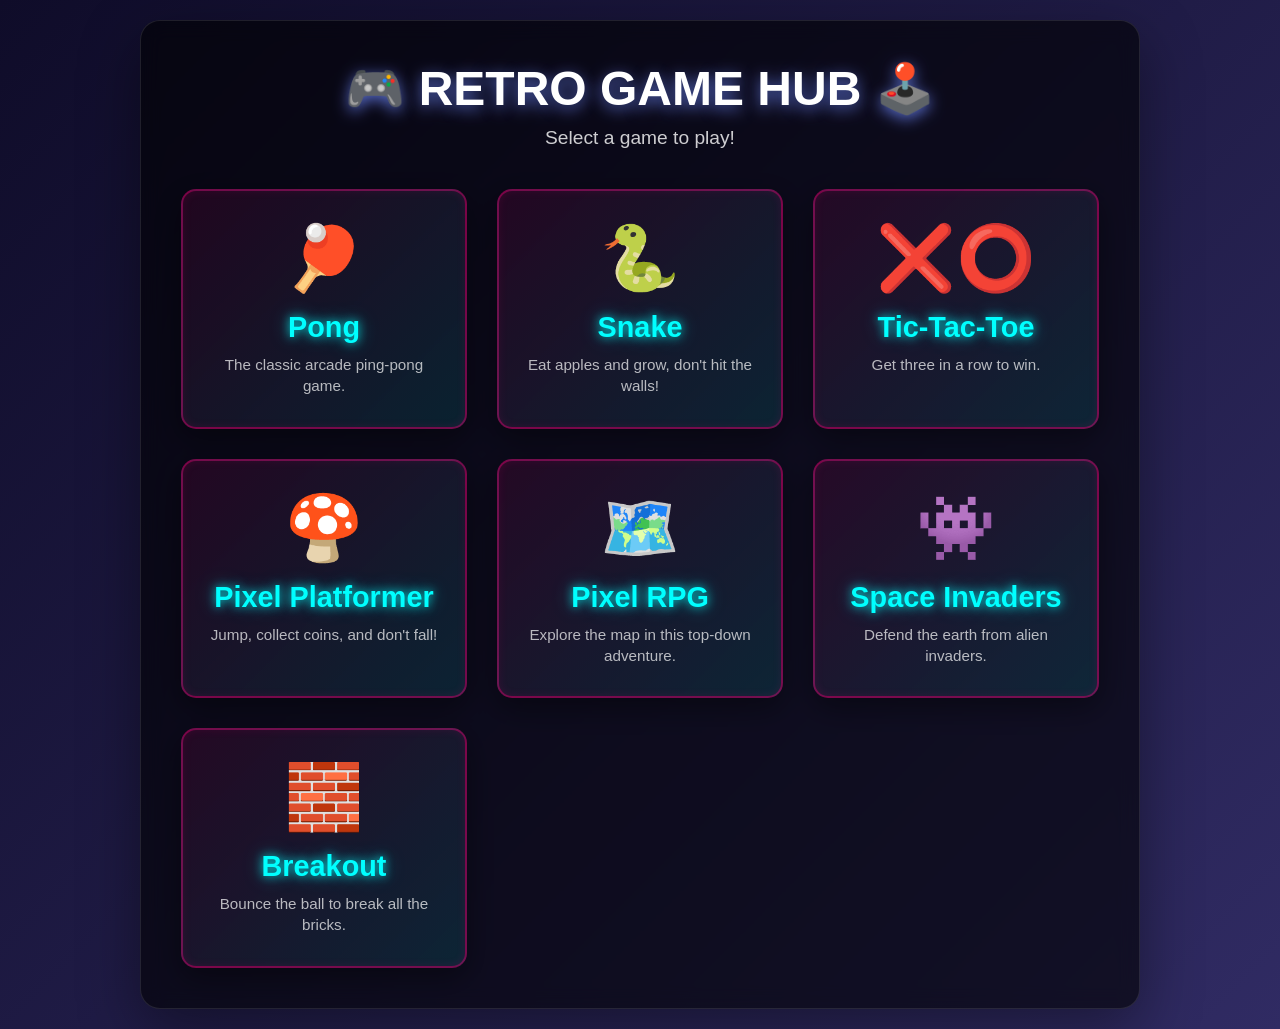
==== commit 366d3eab: "Enhance platformer and RPG games, add Breakout - Adds Goomba-style enemies and collision logic to Pi" ====
--- a/index.html
+++ b/index.html
@@ -49,6 +49,12 @@
                 <h2>Space Invaders</h2>
                 <p>Defend the earth from alien invaders.</p>
             </a>
+
+            <a href="breakout-game/index.html" class="game-card">
+                <div class="game-icon">🧱</div>
+                <h2>Breakout</h2>
+                <p>Bounce the ball to break all the bricks.</p>
+            </a>
         </main>
     </div>
     <script src="script.js"></script>
